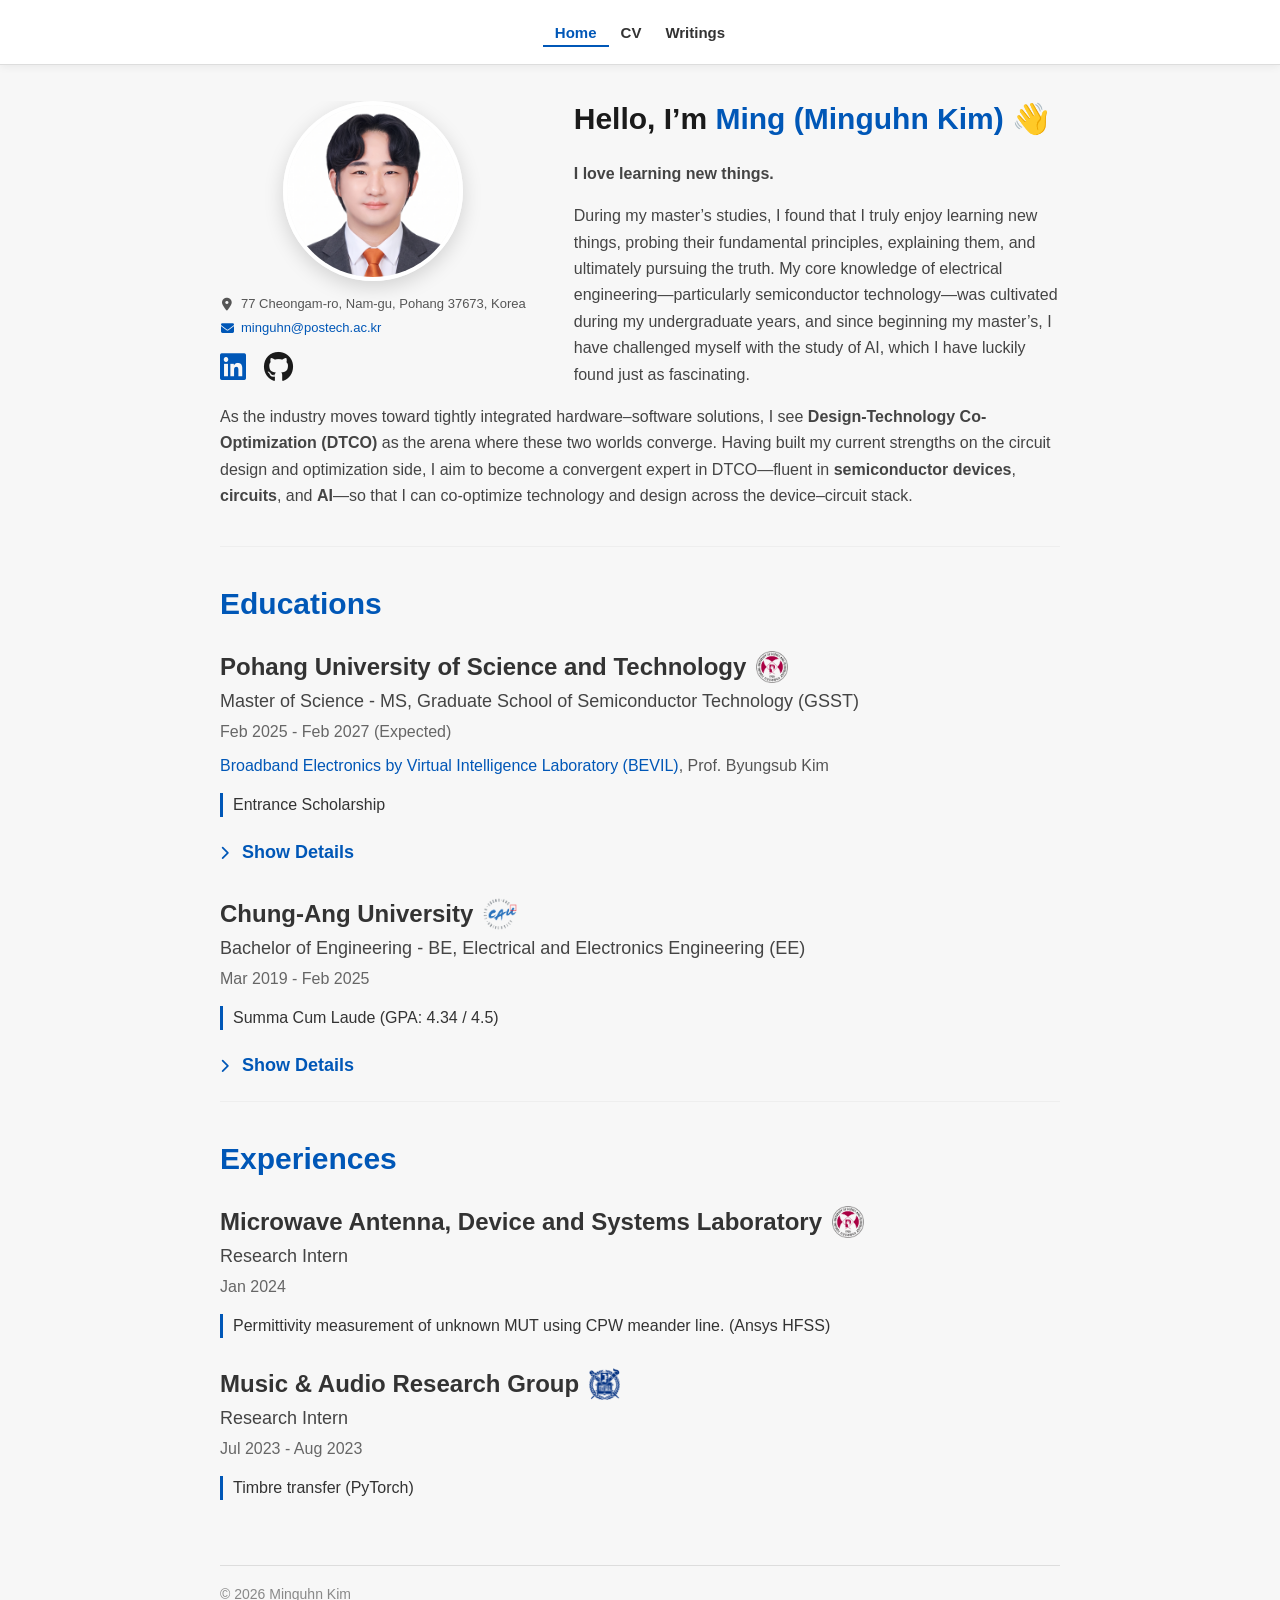
==== index.html @ 27158b81 "remove layout generator mentions from CIM project entries Co-Authored-By: Claude Fable 5 <noreply@an" ====
<!DOCTYPE html>
<html lang="en">
<head>
  <meta charset="UTF-8" />
  <meta name="viewport" content="width=device-width, initial-scale=1.0" />
  <title>Ming | Semiconductor & AI Researcher</title>
  <link rel="stylesheet" href="https://cdnjs.cloudflare.com/ajax/libs/font-awesome/6.5.2/css/all.min.css" />
  <style>
  /* --- Basic Reset and Global Styles --- */
  * {
    box-sizing: border-box;
  }
  
  html, body {
    margin: 0;
    padding: 0;
    font-family: Arial, sans-serif;
    background-color: #f7f7f7;
    scroll-behavior: smooth;
  }

  /* --- Top Navbar Layout --- */

  /* Navbar (Top) - Fixed */
  .sidebar {
    position: fixed;
    top: 0;
    left: 0;
    width: 100%;
    height: 65px;
    background-color: #ffffff;
    padding: 0 30px;
    border-bottom: 1px solid #ddd;
    box-shadow: 0 2px 8px rgba(0, 0, 0, 0.06);
    display: flex;
    flex-direction: row;
    align-items: center;
    justify-content: center;
    z-index: 100;
  }

  .sidebar-left {
    display: flex;
    align-items: center;
    gap: 12px;
  }

  .sidebar-right {
    display: flex;
    align-items: center;
    gap: 6px;
  }

  /* Main Content - Scrollable */
  .main-content {
    max-width: 920px;
    margin-left: auto;
    margin-right: auto;
    margin-top: 65px;
    padding: 36px 40px;
  }

  /* --- Sidebar Element Styling --- */

  .profile-image {
    width: 42px;
    height: 42px;
    border-radius: 50%;
    object-fit: cover;
    margin-bottom: 0;
    border: 2px solid #f0f0f0;
    box-shadow: 0 2px 4px rgba(0, 0, 0, 0.1);
  }

  .sidebar h2 {
    margin: 0;
    font-size: 18px;
    color: #333;
  }
  
  .sidebar .social-links {
    display: flex;
    align-items: center;
  }

  .sidebar .social-links a {
    color: #0057b7;
    font-size: 22px;
    margin: 0 4px;
    text-decoration: none;
    transition: color 0.3s ease;
  }

  .sidebar .social-links a:hover {
    color: #003366;
  }

  .sidebar .social-links .youtube-link {
    color: #FF0000;
  }

  .sidebar .social-links .youtube-link:hover {
    color: #c4302b;
  }

  .sidebar .social-links .github-link {
    color: #000000;
  }

  .sidebar .social-links .github-link:hover {
    color: #555555;
  }

  .sidebar nav {
    margin-top: 0;
    display: flex;
    flex-direction: row;
    align-items: center;
  }

  .sidebar nav a {
    color: #333;
    text-decoration: none;
    font-weight: bold;
    font-size: 15px;
    padding: 6px 12px;
    transition: color 0.3s ease;
  }

  .sidebar nav a:hover {
    color: #0057b7;
  }

  .sidebar nav a.active {
    color: #0057b7;
    border-bottom: 2px solid #0057b7;
    padding-bottom: 4px;
  }

  /* --- Tab View --- */
  .tab-view {
    display: none;
  }

  .tab-view.active {
    display: block;
  }

  .cv-btn {
    display: inline-block;
    margin-top: 0;
    margin-left: 8px;
    padding: 7px 15px;
    background-color: #0057b7;
    color: #ffffff;
    text-decoration: none;
    border-radius: 6px;
    font-size: 15px;
    font-weight: bold;
    transition: background-color 0.3s ease;
  }

  .cv-btn:hover {
    background-color: #003f8a;
  }

  /* --- Hero Layout (float-based, text wraps around profile) --- */
  .hero-layout {
    overflow: hidden; /* clearfix */
  }

  .hero-profile {
    float: left;
    margin-right: 48px;
    margin-bottom: 16px;
    display: flex;
    flex-direction: column;
    align-items: flex-start;
    gap: 14px;
  }

  .hero-profile .hero-profile-image {
    align-self: center;
  }

  .hero-profile-image {
    width: 180px;
    height: 180px;
    border-radius: 50%;
    object-fit: cover;
    border: 4px solid #ffffff;
    box-shadow: 0 6px 20px rgba(0, 0, 0, 0.15);
  }

  .hero-contact-info {
    display: flex;
    flex-direction: column;
    align-items: flex-start;
    gap: 6px;
  }

  .hero-contact-info .contact-address,
  .hero-contact-info .contact-email {
    display: flex;
    align-items: center;
    gap: 7px;
    font-size: 13px;
    line-height: 1.4;
  }

  .hero-contact-info .contact-address {
    color: #555;
    text-decoration: none;
  }

  .hero-contact-info .contact-email {
    color: #0057b7;
    text-decoration: none;
  }

  .hero-contact-info .contact-email:hover {
    text-decoration: underline;
  }

  .hero-contact-info .contact-icon {
    font-size: 13px;
    color: #555;
    width: 14px;
    text-align: center;
    flex-shrink: 0;
  }

  .hero-contact-info .contact-email .contact-icon {
    color: #0057b7;
  }

  .hero-social-links {
    display: flex;
    gap: 18px;
  }

  .hero-social-links a {
    color: #0057b7;
    font-size: 30px;
    text-decoration: none;
    transition: color 0.3s ease;
  }

  .hero-social-links a:hover {
    color: #003366;
  }

  .hero-social-links .github-link {
    color: #1a1a1a;
  }

  .hero-social-links .github-link:hover {
    color: #555555;
  }

  /* --- Main Content Element Styling --- */

  .main-content h1 {
    color: #0057b7;
    font-size: 30px;
  }

  .hero-title {
    color: #1a1a1a !important;
    text-align: left;
    margin-top: 0;
  }

  .hero-title .highlight {
    color: #0057b7;
    font-weight: bold;
  }

  .main-content p {
    font-size: 16px;
    line-height: 1.65;
    color: #444;
  }

  /* Default h2 style (will be overridden) */
  .main-content h2 {
    font-size: 24px;
    color: #333;
    border-bottom: 2px solid #ddd;
    padding-bottom: 8px;
    margin-top: 10px;
    margin-bottom: 22px;
  }

  .footer {
    margin-top: 40px;
    padding-top: 20px;
    border-top: 1px solid #ddd;
    font-size: 14px;
    color: #888;
  }
  
  .tech-icons i {
      font-size: 24px;
      margin-right: 10px;
      color: #0057b7;
  }
  
  /* === Education Section Styling === */
  .education-entry {
    margin-top: 30px; 
  }

  .education-entry h2 {
    font-size: 24px;
    color: #333;
    margin-top: 0;
    margin-bottom: 5px;
    border-bottom: none;
    padding-bottom: 0;
    display: flex;
    align-items: center;
    gap: 10px;
  }

  .education-entry h2 .school-logo {
    height: 32px;
    width: auto;
    object-fit: contain;
    flex-shrink: 0;
  }

  .education-details > p {
    margin: 0 0 5px 0; 
    font-size: 16px;
    line-height: 1.5;
  }

  .education-details .degree-info {
    font-size: 18px;
    color: #444;
  }

  .education-details .dates {
    font-size: 16px;
    color: #666;
    margin-bottom: 10px;
  }

  .education-details .lab-info {
    font-size: 16px;
    color: #555;
    margin-bottom: 5px;
  }

  .education-details .lab-info a {
    color: #0057b7;
    text-decoration: none;
  }

  .education-details .lab-info a:hover {
    text-decoration: underline;
  }

  .education-details .honors {
    font-size: 16px;
    color: #333;
    margin-top: 15px;
    padding-left: 10px;
    border-left: 3px solid #0057b7;
  }
  
  /* === NEW: experiences Section Styling === */
  .experiences-entry {
    margin-top: 30px; 
  }
  
  .experiences-entry h2 {
    font-size: 24px;
    color: #333;
    margin-top: 0;
    margin-bottom: 5px;
    border-bottom: none;
    padding-bottom: 0;
    display: flex;
    align-items: center;
    gap: 10px;
  }

  .experiences-entry h2 .school-logo {
    height: 32px;
    width: auto;
    object-fit: contain;
    flex-shrink: 0;
  }
  
  .experiences-details {
    flex: 1;
  }
  
  .experiences-details > p {
    margin: 0 0 5px 0;
    font-size: 16px;
    line-height: 1.5;
  }
  
  .experiences-details .role-title {
    font-size: 18px;
    color: #444;
  }
  
  .experiences-details .dates {
    font-size: 16px;
    color: #666;
    margin-bottom: 10px;
  }
  
  .experiences-details .description {
    font-size: 16px;
    color: #333;
    margin-top: 15px;
    padding-left: 10px;
    border-left: 3px solid #0057b7; 
  }
  /* === NEW: experiences Section Styling END === */

  /* --- Responsive Design for Mobile --- */
  @media (max-width: 768px) {
    .sidebar {
      position: static;
      width: 100%;
      height: auto;
      padding: 10px 15px;
      flex-wrap: wrap;
      gap: 8px;
    }

    .sidebar-right {
      flex-wrap: wrap;
      gap: 4px;
    }

    .main-content {
      margin-top: 0;
      padding: 20px;
    }

    .presentation-category {
      text-align: left;
    }

    .hero-profile {
      float: none;
      margin-right: 0;
      align-items: center;
      width: 100%;
    }

    .hero-title {
      text-align: center;
    }
  }

  .main-content section {
    margin-bottom: 40px;
    padding-bottom: 20px;
    border-bottom: 1px solid #eee;
  }

  .main-content section:last-of-type {
      border-bottom: none;
  }

  /* --- Presentation List Styling (for nested lists) --- */
  .presentation-category {
    margin-top: 25px; 
  }
  
  .presentation-category h3 {
    font-size: 22px;
    color: #1E90FF; /* DodgerBlue */
    border-bottom: 2px solid #eee;
    padding-bottom: 5px;
    margin-bottom: 15px;
  }

  .paper-list {
    list-style-type: none;
    padding-left: 0;
  }

  .paper-entry {
    margin-bottom: 25px;
  }

  .paper-title {
    font-size: 18px;
    margin-bottom: 5px;
    color: #333;
  }

  .paper-title.major-subject {
  color: #E67E22; /* This uses your site's main theme color */
  font-weight: 600; /* Makes it slightly bolder */
  }

  .course-legend {
    font-size: 14px;
    font-style: italic;
    color: #555;
    margin-top: 0; /* Pulls it up closer to the 'Courses' heading */
    margin-bottom: 15px;
  }

  .paper-entry .paper-citation, 
  .paper-entry .paper-location {
    margin-top: 0;
    margin-bottom: 5px;
    font-size: 14px;
    color: #555;
  }

  /* --- Toggle Link Style --- */
  .toggle-link {
    font-size: 18px;
    font-weight: bold;
    color: #0057b7;
    cursor: pointer;
    text-decoration: none;
    display: inline-block;
    padding: 5px 0;
    transition: color 0.3s ease;
  }
  
  .education-details > .toggle-link {
    margin-top: 15px;
  }
  
  .presentation-category .toggle-link {
      margin-top: 10px; 
  }

  .toggle-link:hover {
    color: #003366;
  }

  .toggle-arrow {
    font-size: 14px;
    margin-right: 8px;
    transition: transform 0.3s ease-out;
  }

  .toggle-arrow.open {
    transform: rotate(90deg);
  }

  /* --- Collapsible Content Styling --- */
  .collapsible-content {
    max-height: 0;
    overflow: hidden;
    margin-top: 0;
  }

  .collapsible-content.show.scroll-box {
    max-height: 400px;
    overflow-y: auto;
    margin-top: 20px;
    border: 1px solid #eee;
    padding: 10px;
  }

  .collapsible-content.show {
    max-height: none;
    margin-top: 20px;
  }
  
  /* --- Project Figure Thumbnails --- */
  .project-figures {
    margin-top: 15px;
    display: flex;
    gap: 10px;
    flex-wrap: wrap;
  }

  .figure-thumb {
    width: 100px;
    height: 100px;
    object-fit: cover;
    border: 2px solid #ddd;
    border-radius: 5px;
    cursor: pointer;
    transition: all 0.3s ease;
  }

  .figure-thumb:hover {
    border-color: #0057b7;
    transform: scale(1.05);
  }

  /* --- Modal Lightbox Styles --- */
  .modal {
    display: none; 
    position: fixed;
    z-index: 1000;
    left: 0;
    top: 0;
    width: 100%;
    height: 100%;
    overflow: auto;
    background-color: rgba(0, 0, 0, 0.85);
    padding-top: 60px;
  }

  .modal-content {
    margin: auto;
    display: block;
    width: 80%;
    max-width: 900px;
  }
  
  .modal-caption {
    margin: 10px auto 0;
    display: block;
    width: 80%;
    max-width: 900px;
    text-align: center;
    color: #ccc;
    padding: 10px 0;
    font-size: 16px;
  }

  .modal-close {
    position: absolute;
    top: 15px;
    right: 35px;
    color: #f1f1f1;
    font-size: 40px;
    font-weight: bold;
    transition: 0.3s;
    cursor: pointer;
  }

  .modal-close:hover,
  .modal-close:focus {
    color: #bbb;
    text-decoration: none;
  }
  
  /* Simple animation for modal open */
  .modal-content, .modal-caption {
    animation-name: zoom;
    animation-duration: 0.3s;
  }

  @keyframes zoom {
    from {transform: scale(0)}
    to {transform: scale(1)}
  }

  /* --- CV Side Navigation --- */
  /* Position the nav to the LEFT of the centered main-content (max-width: 920px),
     keeping a fixed 35px gap from content regardless of viewport width. */
  .cv-side-nav {
    position: fixed;
    right: calc(50% + 495px);
    top: 90px;
    width: 175px;
    background-color: #ffffff;
    border: 1px solid #e5e5e5;
    border-radius: 8px;
    padding: 14px 10px;
    box-shadow: 0 2px 8px rgba(0, 0, 0, 0.04);
    display: flex;
    flex-direction: column;
    gap: 3px;
    z-index: 50;
  }

  .cv-side-nav .cv-side-label {
    font-size: 10px;
    font-weight: bold;
    text-transform: uppercase;
    letter-spacing: 1px;
    color: #999;
    padding: 2px 8px 6px 8px;
    border-bottom: 1px solid #eee;
    margin-bottom: 4px;
  }

  .cv-side-nav .cv-side-link {
    display: block;
    padding: 7px 9px;
    color: #555;
    text-decoration: none;
    font-size: 12px;
    border-radius: 6px;
    border-left: 3px solid transparent;
    transition: all 0.2s ease;
    line-height: 1.3;
  }

  .cv-side-nav .cv-side-link:hover {
    background-color: #f0f4fa;
    color: #0057b7;
  }

  .cv-side-nav .cv-side-link.active {
    background-color: #f0f4fa;
    color: #0057b7;
    border-left-color: #0057b7;
    font-weight: bold;
  }

  /* Hide on screens too narrow to fit the nav with a comfortable gap.
     With content max-width 920 + 2*(nav 175 + gap 35) = 1340 minimum. */
  @media (max-width: 1340px) {
    .cv-side-nav { display: none; }
  }

  /* --- CV Section Styles --- */
  .cv-block {
    scroll-margin-top: 80px;
  }

  .cv-download-bar {
    display: flex;
    align-items: center;
    justify-content: flex-start;
    gap: 20px;
    margin-bottom: 30px;
  }

  .cv-block {
    margin-bottom: 36px;
  }

  .cv-section-title {
    font-size: 18px;
    font-weight: bold;
    color: #0057b7;
    border-bottom: 2px solid #0057b7;
    padding-bottom: 6px;
    margin-bottom: 14px;
    margin-top: 0;
  }

  .cv-entry {
    margin-bottom: 18px;
    padding-left: 14px;
    border-left: 3px solid #e0e8f5;
  }

  .cv-entry-header {
    display: flex;
    justify-content: space-between;
    align-items: baseline;
    flex-wrap: wrap;
    gap: 6px;
    margin-bottom: 3px;
  }

  .cv-institution {
    font-size: 15px;
    font-weight: bold;
    color: #1a1a1a;
  }

  .cv-dates {
    font-size: 12px;
    color: #888;
    white-space: nowrap;
  }

  .cv-degree {
    font-size: 14px;
    color: #333;
    margin: 3px 0;
    font-style: italic;
  }

  .cv-detail {
    font-size: 13px;
    color: #555;
    margin: 2px 0;
    line-height: 1.55;
  }

  .cv-skills-grid {
    display: grid;
    grid-template-columns: repeat(auto-fill, minmax(220px, 1fr));
    gap: 10px;
  }

  .cv-skill-item {
    background-color: #f0f5ff;
    border-radius: 6px;
    padding: 10px 14px;
  }

  .cv-skill-item strong {
    display: block;
    font-size: 12px;
    color: #0057b7;
    margin-bottom: 4px;
    text-transform: uppercase;
    letter-spacing: 0.5px;
  }

  .cv-skill-item span {
    font-size: 13px;
    color: #333;
  }

  .cv-bullet-list {
    margin: 4px 0 0 0;
    padding-left: 18px;
  }

  .cv-bullet-list li.cv-detail {
    font-size: 16px;
    margin: 3px 0;
  }

  </style>
</head>
<body>
  <aside class="sidebar">
      <nav id="sidebar-nav">
        <a href="#" class="sidebar-link active" data-tab="home">Home</a>
        <a href="#" class="sidebar-link" data-tab="cv">CV</a>
        <a href="./writings.html" class="sidebar-link">Writings</a>
      </nav>
  </aside>

  <main class="main-content">

    <div id="view-home" class="tab-view active">
    <section id="home">
      <div class="hero-layout">
        <div class="hero-profile">
          <img src="./images/Profile_Image_orange_400.png" alt="Minguhn Kim Profile Picture" class="hero-profile-image">
          <div class="hero-contact-info">
            <span class="contact-address">
              <i class="fa-solid fa-location-dot contact-icon"></i>
              77 Cheongam-ro, Nam-gu, Pohang 37673, Korea
            </span>
            <a href="mailto:minguhn@postech.ac.kr" class="contact-email">
              <i class="fa-solid fa-envelope contact-icon"></i>
              minguhn@postech.ac.kr
            </a>
          </div>
          <div class="hero-social-links">
            <a href="https://www.linkedin.com/in/minguhn-kim-8a8775288/" target="_blank" rel="noopener noreferrer" title="My LinkedIn Profile">
              <i class="fa-brands fa-linkedin"></i>
            </a>
            <a href="https://github.com/mingmaru" class="github-link" target="_blank" rel="noopener noreferrer" title="My GitHub Profile">
              <i class="fa-brands fa-github"></i>
            </a>
          </div>
        </div>
        <div class="hero-right">
          <h1 class="hero-title">Hello, I’m <span class="highlight">Ming (Minguhn Kim)</span> 👋</h1>
          <p>
            <strong>I love learning new things.</strong>
          </p>
          <p>
            During my master’s studies, I found that I truly enjoy learning new things, probing their fundamental principles, explaining them, and ultimately pursuing the truth. My core knowledge of electrical engineering—particularly semiconductor technology—was cultivated during my undergraduate years, and since beginning my master’s, I have challenged myself with the study of AI, which I have luckily found just as fascinating.
          </p>
          <p>
            As the industry moves toward tightly integrated hardware–software solutions, I see <strong>Design-Technology Co-Optimization (DTCO)</strong> as the arena where these two worlds converge. Having built my current strengths on the circuit design and optimization side, I aim to become a convergent expert in DTCO—fluent in <strong>semiconductor devices</strong>, <strong>circuits</strong>, and <strong>AI</strong>—so that I can co-optimize technology and design across the device–circuit stack.
          </p>
        </div>
      </div>
    </section>

    <section id="education">
      <h1>Educations</h1>
      
      <div class="education-entry">
        <div class="education-details">
          <h2>Pohang University of Science and Technology<img src="images/POSTECH_logo.png" alt="POSTECH" class="school-logo"></h2>
          <p class="degree-info">Master of Science - MS, Graduate School of Semiconductor Technology (GSST)</p>
          <p class="dates">Feb 2025 - Feb 2027 (Expected)</p>
          <p class="lab-info"><a href="https://bevillab.postech.ac.kr/index.php" target="_blank" rel="noopener noreferrer">Broadband Electronics by Virtual Intelligence Laboratory (BEVIL)</a>, Prof. Byungsub Kim</p>
          <p class="honors">Entrance Scholarship</p>

          <a class="toggle-link" id="postech-toggle-btn">
            <i class="fa-solid fa-chevron-right toggle-arrow"></i>
            <span>Show Details</span>
          </a>
          <div class="collapsible-content" id="postech-details">

          <div class="presentation-category">
            <h3>Research Topic</h3>
            <ul class="paper-list">
              <li class="paper-entry">
                <h4 class="paper-title">Analog Circuit Design & AI-driven Analog Circuit Design Automation</h4>
              </li>
            </ul>
          </div>

          <div class="presentation-category">
            <h3>Projects</h3>
            <ul class="paper-list">
              <li class="paper-entry">
                <h4 class="paper-title">RRAM-based Compute-In-Memory (CIM) Macro Layout Design</h4>
                <p class="paper-location">RRAM emulation cell &amp; driver layout design (Aug 2026 &ndash; Present)</p>
              </li>
              <li class="paper-entry">
                <h4 class="paper-title">CNN-based Layout Recognition for Generator Parameter Extraction</h4>
                <p class="paper-location">Onboarding study of a residual CNN framework and its training codebase (Jul 2026 &ndash; Aug 2026)</p>
              </li>
              <li class="paper-entry">
                <h4 class="paper-title">Samsung S.LSI CMOS Image Sensor (CIS) Layout Optimization</h4>
                <p class="paper-location">GitHub-based collaboration environment and automated RL training pipeline setup (May 2026 &ndash; Jul 2026)</p>
              </li>
              <li class="paper-entry">
                <h4 class="paper-title">Design Automation of Display Source Driver Circuits</h4>
                <p class="paper-location">Samsung Electronics, S.LSI AI Cluster Industry-Academia Collaborative Project (2025 &ndash; 2026)</p>
              </li>
              <li class="paper-entry">
                <h4 class="paper-title">CTLE Optimization via Reinforcement Learning</h4>
                <p class="paper-location">Actor-Critic-based automation of CTLE parameter tuning (2025)</p>
              </li>
            </ul>
          </div>

          <div class="presentation-category">
            <h3>Courses</h3>
            <a class="toggle-link" id="postech-course-toggle-btn">
              <i class="fa-solid fa-chevron-right toggle-arrow"></i>
              <span>Show Attended Courses</span>
            </a>

            <div class="collapsible-content scroll-box" id="postech-course-list">

              <div class="presentation-category">
                <h3>2025 - 1st Semester</h3>
                <ul class="paper-list">
                  <li class="paper-entry"><h4 class="paper-title">Artificial Intelligence</h4></li>
                  <li class="paper-entry"><h4 class="paper-title">Advanced Electronic Circuits</h4></li>
                  <li class="paper-entry"><h4 class="paper-title">Semiconductor Industry Tech. Seminar</h4></li>
                </ul>
              </div>

              <div class="presentation-category">
                <h3>2025 - 2nd Semester</h3>
                <ul class="paper-list">
                  <li class="paper-entry"><h4 class="paper-title">Deep Learning</h4></li>
                  <li class="paper-entry"><h4 class="paper-title">High-Speed Semiconductor I/O Circuits</h4></li>
                  <li class="paper-entry"><h4 class="paper-title">Circuit Analysis Algorithms & Software</h4></li>
                </ul>
              </div>

              <div class="presentation-category">
                <h3>2026 - 1st Semester</h3>
                <ul class="paper-list">
                  <li class="paper-entry"><h4 class="paper-title">Efficient Machine Learning Systems</h4></li>
                </ul>
              </div>

            </div>
          </div>

          </div><!-- end postech-details -->

          <!-- <div class="presentation-category">
            <h3>Lab Seminar</h3>
            <ul class="paper-list">
              <li class="paper-entry">
                <h4 class="paper-title">ML-Based Fast and Accurate Performance Modeling and Prediction for High-Speed Memory Interfaces across Different Technologies</h4>
                <p class="paper-citation"><em>Taehoon Kim et al., in DATE, 2025</em></p>
                <p class="paper-location">LG Cooperative Electronics Engineering Building, Pohang, July 14, 2025</p>
              </li>
            </ul>
          </div> --><div class="education-entry">
        
        <div class="education-details">
          <h2>Chung-Ang University<img src="images/CAU_logo.png" alt="CAU" class="school-logo"></h2>
          <p class="degree-info">Bachelor of Engineering - BE, Electrical and Electronics Engineering (EE)</p>
          <p class="dates">Mar 2019 - Feb 2025</p>
          <p class="honors">Summa Cum Laude (GPA: 4.34 / 4.5)</p>
          
          <a class="toggle-link" id="cau-toggle-btn">
            <i class="fa-solid fa-chevron-right toggle-arrow"></i>
            <span>Show Details</span>
          </a>
          <div class="collapsible-content" id="cau-details">

            <div class="presentation-category">
              <h3>Courses</h3>
              <a class="toggle-link" id="course-toggle-btn">
                <i class="fa-solid fa-chevron-right toggle-arrow"></i>
                <span>Show Attended Courses</span>
              </a>
              
              <div class="collapsible-content scroll-box" id="course-list">
                <p class="course-legend">Major subjects are highlighted in <span style="color:#E67E22; font-weight:600;">orange</span>.</p>

                <div class="presentation-category">
                  <h3>2019 - 1st Semester</h3>
                  <ul class="paper-list">
                    <li class="paper-entry"><h4 class="paper-title">The World of Music and Appreciation</h4></li>
                    <li class="paper-entry"><h4 class="paper-title">Computational Thinking and Problem Solving</h4></li>
                    <li class="paper-entry"><h4 class="paper-title">Accounting in the Age of Entrepreneurship</h4></li>
                    <li class="paper-entry"><h4 class="paper-title">Creativity and Communication</h4></li>
                    <li class="paper-entry"><h4 class="paper-title">ENGLISH WRITING (1)</h4></li>
                    <li class="paper-entry"><h4 class="paper-title">General Mathematics</h4></li>
                    <li class="paper-entry"><h4 class="paper-title">Chemistry</h4></li>
                  </ul>
                </div>
                <div class="presentation-category">
                  <h3>2019 - 2nd Semester</h3>
                  <ul class="paper-list">
                    <li class="paper-entry"><h4 class="paper-title">COMMUNICATION IN ENGLISH</h4></li>
                    <li class="paper-entry"><h4 class="paper-title">The Science of Sex</h4></li>
                    <li class="paper-entry"><h4 class="paper-title">Korean Writing</h4></li>
                    <li class="paper-entry"><h4 class="paper-title">Philosophy of Happiness</h4></li>
                    <li class="paper-entry"><h4 class="paper-title">What is History?</h4></li>
                    <li class="paper-entry"><h4 class="paper-title">Human Behavior and Psychology</h4></li>
                    <li class="paper-entry"><h4 class="paper-title">Korean History</h4></li>
                    <li class="paper-entry"><h4 class="paper-title">Organic Chemistry</h4></li>
                  </ul>
                </div>
                <div class="presentation-category">
                  <h3>2019 - Winter Semester</h3>
                  <ul class="paper-list">
                    <li class="paper-entry"><h4 class="paper-title major-subject">General Physics Experiment (1)</h4></li>
                  </ul>
                </div>
                <div class="presentation-category">
                  <h3>2021 - Winter Semester</h3>
                  <ul class="paper-list">
                    <li class="paper-entry"><h4 class="paper-title major-subject">Calculus (2)</h4></li>
                  </ul>
                </div>
                <div class="presentation-category">
                  <h3>2022 - 1st Semester</h3>
                  <ul class="paper-list">
                    <li class="paper-entry"><h4 class="paper-title major-subject">Basic Computer Programming</h4></li>
                    <li class="paper-entry"><h4 class="paper-title major-subject">Linear Algebra</h4></li>
                    <li class="paper-entry"><h4 class="paper-title major-subject">General Physics (1)</h4></li>
                    <li class="paper-entry"><h4 class="paper-title major-subject">General Physics Experiment (1)</h4></li>
                    <li class="paper-entry"><h4 class="paper-title major-subject">Circuit Theory</h4></li>
                    <li class="paper-entry"><h4 class="paper-title major-subject">Electrical Mathematics</h4></li>
                    <li class="paper-entry"><h4 class="paper-title major-subject">Random Variables</h4></li>
                    <li class="paper-entry"><h4 class="paper-title major-subject">Introduction to Creative ICT Engineering Design</h4></li>
                  </ul>
                </div>
                <div class="presentation-category">
                  <h3>2022 - 2nd Semester</h3>
                  <ul class="paper-list">
                    <li class="paper-entry"><h4 class="paper-title">Life Science in Daily Life</h4></li>
                    <li class="paper-entry"><h4 class="paper-title major-subject">Logic Circuits</h4></li>
                    <li class="paper-entry"><h4 class="paper-title major-subject">General Physics (2)</h4></li>
                    <li class="paper-entry"><h4 class="paper-title major-subject">General Physics Experiment (2)</h4></li>
                    <li class="paper-entry"><h4 class="paper-title major-subject">Basic Electronic Circuits</h4></li>
                    <li class="paper-entry"><h4 class="paper-title major-subject">Circuits and Systems</h4></li>
                    <li class="paper-entry"><h4 class="paper-title major-subject">Object-Oriented Programming</h4></li>
                    <li class="paper-entry"><h4 class="paper-title major-subject">Electric Circuit Design Experiment</h4></li>
                  </ul>
                </div>
                <div class="presentation-category">
                  <h3>2022 - Winter Semester</h3>
                  <ul class="paper-list">
                    <li class="paper-entry"><h4 class="paper-title">ACT</h4></li>
                  </ul>
                </div>
                <div class="presentation-category">
                  <h3>2023 - 1st Semester</h3>
                  <ul class="paper-list">
                    <li class="paper-entry"><h4 class="paper-title">Design Thinking for Problem Solving in the AI Era</h4></li>
                    <li class="paper-entry"><h4 class="paper-title major-subject">Electromagnetics</h4></li>
                    <li class="paper-entry"><h4 class="paper-title major-subject">Physical Electronics</h4></li>
                    <li class="paper-entry"><h4 class="paper-title major-subject">Electronic Circuits</h4></li>
                    <li class="paper-entry"><h4 class="paper-title major-subject">Signals and Systems</h4></li>
                    <li class="paper-entry"><h4 class="paper-title major-subject">Microcomputer Systems</h4></li>
                    <li class="paper-entry"><h4 class="paper-title major-subject">Electronic Circuit Design Experiment</h4></li>
                  </ul>
                </div>
                <div class="presentation-category">
                  <h3>2023 - 2nd Semester</h3>
                  <ul class="paper-list">
                    <li class="paper-entry"><h4 class="paper-title major-subject">Automatic Control</h4></li>
                    <li class="paper-entry"><h4 class="paper-title major-subject">Analog and Digital Circuit Design Experiment</h4></li>
                    <li class="paper-entry"><h4 class="paper-title major-subject">Electromagnetic Fields</h4></li>
                    <li class="paper-entry"><h4 class="paper-title major-subject">Semiconductor Engineering</h4></li>
                    <li class="paper-entry"><h4 class="paper-title major-subject">ASIC Design</h4></li>
                    <li class="paper-entry"><h4 class="paper-title major-subject">Communication Engineering</h4></li>
                    <li class="paper-entry"><h4 class="paper-title major-subject">Operating Systems</h4></li>
                  </ul>
                </div>
                <div class="presentation-category">
                  <h3>2023 - Winter Semester</h3>
                  <ul class="paper-list">
                    <li class="paper-entry"><h4 class="paper-title">Undergraduate Research Intern A (@ POSTECH MADs)</h4></li>
                  </ul>
                </div>
                <div class="presentation-category">
                  <h3>2024 - 1st Semester</h3>
                  <ul class="paper-list">
                    <li class="paper-entry"><h4 class="paper-title major-subject">Circuit Design for Wearable Devices</h4></li>
                    <li class="paper-entry"><h4 class="paper-title major-subject">Microprocessor Application Circuit Design Experiment</h4></li>
                    <li class="paper-entry"><h4 class="paper-title major-subject">Memory & SoC Design</h4></li>
                    <li class="paper-entry"><h4 class="paper-title major-subject">Semiconductor Device Principles and Applications</h4></li>
                    <li class="paper-entry"><h4 class="paper-title major-subject">Power Electronics</h4></li>
                  </ul>
                </div>
                <div class="presentation-category">
                  <h3>2024 - 2nd Semester</h3>
                  <ul class="paper-list">
                    <li class="paper-entry"><h4 class="paper-title">Well-Being Science in Hazardous Society</h4></li>
                    <li class="paper-entry"><h4 class="paper-title major-subject">Capstone Design</h4></li>
                  </ul>
                </div>

              </div> </div> <div class="presentation-category">
              <h3>Awards</h3>
              <ul class="paper-list">
                <li class="paper-entry">
                  <h4 class="paper-title">Dean's Award (College of ICT Engineering)</h4>
                  <p class="paper-location">Chung-Ang University, 2024 CAU Engineering Academic Festival, Dec 2024</p>
                  
                  <p class="paper-citation">Our team, "Circuit Emperor," designed and presented an Automatic Gain Control (AGC) amplifier. Below are some key figures from the project.</p>
                  
                  <div class="project-figures">
                    <img src="./images/agc_poster.png" 
                         alt="AGC Poster" 
                         class="figure-thumb"
                         data-img-large="./images/agc_poster_large.png" 
                         data-caption="Figure 1: The Poster of AGC Amplifier.">

                    <img src="./images/agc_block_diagram_thumb.png"
                         alt="AGC Block Diagram" 
                         class="figure-thumb" 
                         data-img-large="./images/agc_block_diagram_large.png" 
                         data-caption="Figure 2: High-level block diagram of the AGC.">
                         
                    <!-- <img src="agc_simulation_thumb.jpg" 
                         alt="AGC Simulation Results" 
                         class="figure-thumb" 
                         data-img-large="agc_simulation_large.jpg" 
                         data-caption="Figure 3: Transient simulation results showing gain adjustment."> -->
                  </div>
                  
                </li>
              </ul>
            </div> <div class="presentation-category">
              <!-- <h3>Experiences</h3>
              <ul class="paper-list">
                <li class="paper-entry">
                  <h4 class="paper-title">Clubs</h4>
                  <p class="paper-location">Band, Running, Crossfit, Christianity, Academic.</p>
                  <h4 class="paper-title">Book Festival</h4>
                  <p class="paper-location">Stolen Focus, EBS Capitalism, The Merry Recluse.</p>
                  <h4 class="paper-title">Challenges</h4> 
                  <p class="paper-location">CAU-Doosan Infrastructure Cooperation Center Capstone Design (CDIC)</p>
                </li>
              </ul> -->
    </section>
      
    <section id="experiences">
      <h1>Experiences</h1>
           
      <div class="experiences-entry">
        <div class="experiences-details">
          <h2>Microwave Antenna, Device and Systems Laboratory<img src="images/POSTECH_logo.png" alt="POSTECH" class="school-logo"></h2>
          <p class="role-title">Research Intern</p>
          <p class="dates">Jan 2024</p>
          <p class="description">
            Permittivity measurement of unknown MUT using CPW meander line. (Ansys HFSS)
          </p>
        </div>
      </div>

      <div class="experiences-entry">
        <div class="experiences-details">
          <h2>Music & Audio Research Group<img src="images/SNU_logo.png" alt="SNU" class="school-logo"></h2>
          <p class="role-title">Research Intern</p>
          <p class="dates">Jul 2023 - Aug 2023</p>
          <p class="description">
            Timbre transfer (PyTorch)
          </p>
        </div>
      </div>

      <!-- <div class="experiences-entry">
        <div class="experiences-details">
          <h2>702nd Special Assault Regiment, 3rd Battalion</h2>
          <p class="role-title">Sergeant, Cook</p>
          <p class="dates">Apr 2020 - Oct 2021</p>
          <p class="description">
          </p>
        </div> -->
      </div>

    </section>
    </div><!-- end view-home -->

    <div id="view-cv" class="tab-view">

      <aside class="cv-side-nav" id="cv-side-nav">
        <span class="cv-side-label">CV Sections</span>
        <a href="#cv-education" class="cv-side-link">Education</a>
        <a href="#cv-projects" class="cv-side-link">Key Research &amp; Projects</a>
        <a href="#cv-skills" class="cv-side-link">Technical Skills</a>
        <a href="#cv-awards" class="cv-side-link">Awards &amp; Languages</a>
        <a href="#cv-extracurricular" class="cv-side-link">Extracurricular Activities</a>
      </aside>

    <section id="cv">
      <div class="cv-download-bar">
        <h1 style="margin: 0;">Curriculum Vitae</h1>
        <a href="./CV.pdf" target="_blank" class="cv-btn">
          <i class="fa-solid fa-file-arrow-down"></i> Download PDF
        </a>
      </div>

      <!-- Education -->
      <div class="cv-block" id="cv-education">
        <h2 class="cv-section-title">Education</h2>

        <div class="cv-entry">
          <div class="cv-entry-header">
            <span class="cv-institution">POSTECH (Pohang University of Science and Technology)</span>
            <span class="cv-dates">Feb. 2025 &ndash; Feb. 2027 (Expected)</span>
          </div>
          <p class="cv-degree">M.S. in Graduate School of Semiconductor Technology &mdash; Pohang, South Korea</p>
          <p class="cv-detail"><strong>Laboratory:</strong> <a href="https://bevillab.postech.ac.kr/index.php" target="_blank" rel="noopener noreferrer">BEVIL</a> (Broadband Electronics by Virtual Intelligence Lab)</p>
          <p class="cv-detail"><strong>Advisor:</strong> Prof. Byungsub Kim</p>
          <ul class="cv-bullet-list">
            <li class="cv-detail"><strong>Scholarship:</strong> Recipient of the Graduate School Entrance Scholarship.</li>
            <li class="cv-detail"><strong>Core Research:</strong> AI-driven EDA: Automated Analog Layout Generation and RL-based Circuit Optimization.</li>
            <li class="cv-detail"><strong>Current Focus:</strong> Layout design of an RRAM-based compute-in-memory (CIM) macro.</li>
          </ul>
        </div>

        <div class="cv-entry">
          <div class="cv-entry-header">
            <span class="cv-institution">Chung-Ang University (CAU)</span>
            <span class="cv-dates">Mar. 2019 &ndash; Feb. 2025</span>
          </div>
          <p class="cv-degree">B.S. in Electrical and Electronic Engineering &mdash; Seoul, South Korea</p>
          <ul class="cv-bullet-list">
            <li class="cv-detail"><strong>GPA:</strong> 4.34 / 4.50 <strong>(Summa Cum Laude)</strong></li>
            <li class="cv-detail"><strong>Military Service:</strong> Sergeant, ROK Army 702nd Special Commando Battalion. (2-years leave of absence)</li>
          </ul>
        </div>
      </div>

      <!-- Key Research & Projects -->
      <div class="cv-block" id="cv-projects">
        <h2 class="cv-section-title">Key Research &amp; Projects</h2>

        <div class="cv-entry">
          <div class="cv-entry-header">
            <span class="cv-institution">RRAM-based Compute-In-Memory (CIM) Macro Layout Design</span>
            <span class="cv-dates">Aug 2026 &ndash; Present</span>
          </div>
          <p class="cv-degree">Research Contributor</p>
          <ul class="cv-bullet-list">
            <li class="cv-detail">Completed the custom layout of an SRAM-based RRAM emulation cell for the CIM array.</li>
            <li class="cv-detail">Designing the layouts of the RRAM driver circuits (BL, WL, and SL drivers).</li>
            <li class="cv-detail">Planning integration with a current-mirror readout stage (replacing a TIA) to deliver voltages to the ADC, fine-tuning layouts through post-layout simulation.</li>
          </ul>
        </div>

        <div class="cv-entry">
          <div class="cv-entry-header">
            <span class="cv-institution">CNN-based Layout Recognition for Generator Parameter Extraction</span>
            <span class="cv-dates">Jul 2026 &ndash; Aug 2026</span>
          </div>
          <p class="cv-degree">Onboarding Study &mdash; Framework &amp; Training Codebase</p>
          <ul class="cv-bullet-list">
            <li class="cv-detail">Studied a residual CNN framework that classifies cell types and regresses design parameters directly from layout data.</li>
            <li class="cv-detail">Analyzed the model architecture and training code, including the use of standard and difference datasets for parameter estimation.</li>
          </ul>
        </div>

        <div class="cv-entry">
          <div class="cv-entry-header">
            <span class="cv-institution">Samsung S.LSI CMOS Image Sensor (CIS) Layout Optimization</span>
            <span class="cv-dates">May 2026 &ndash; Jul 2026</span>
          </div>
          <p class="cv-degree">Project Collaborator &mdash; RL-based Layout Optimization</p>
          <ul class="cv-bullet-list">
            <li class="cv-detail">Established a GitHub-based collaboration environment to support the research team's multi-contributor workflow.</li>
            <li class="cv-detail">Configured an automated training pipeline on the lab server to enable reinforcement learning (RL)-based layout optimization.</li>
          </ul>
        </div>

        <div class="cv-entry">
          <div class="cv-entry-header">
            <span class="cv-institution">Samsung AI Cluster Project</span>
            <span class="cv-dates">2025 &ndash; 2026</span>
          </div>
          <p class="cv-degree">Lead Developer &mdash; DDI Layout Automation</p>
          <ul class="cv-bullet-list">
            <li class="cv-detail">Engineered a GUI-based routing automation tool for Display Driver IC (DDI) layout, streamlining industrial design workflows.</li>
            <li class="cv-detail">Utilized AI-native development environments (Claude Code) to accelerate software architecture design and algorithm prototyping.</li>
            <li class="cv-detail">Implemented A* search algorithms to achieve robust automation in analog circuit design.</li>
          </ul>
        </div>

        <div class="cv-entry">
          <div class="cv-entry-header">
            <span class="cv-institution">CTLE Optimization via Reinforcement Learning</span>
            <span class="cv-dates">2025</span>
          </div>
          <p class="cv-degree">Research Contributor</p>
          <ul class="cv-bullet-list">
            <li class="cv-detail">Contributed to a Python-based framework designed to automate Continuous-Time Linear Equalizer (CTLE) parameter tuning.</li>
            <li class="cv-detail">Applied Actor-Critic algorithms to bridge the gap between complex analog behaviors and automated design flows.</li>
          </ul>
        </div>
      </div>

      <!-- Technical Skills -->
      <div class="cv-block" id="cv-skills">
        <h2 class="cv-section-title">Technical Skills</h2>
        <div class="cv-skills-grid">
          <div class="cv-skill-item">
            <strong>AI &amp; Programming</strong>
            <span>Python (PyTorch, NumPy, Pandas), Claude Code, C/C++, Git</span>
          </div>
          <div class="cv-skill-item">
            <strong>Design Tools</strong>
            <span>Cadence Virtuoso (Custom IC Design/Layout)</span>
          </div>
        </div>
      </div>

      <!-- Awards & Languages -->
      <div class="cv-block" id="cv-awards">
        <h2 class="cv-section-title">Awards &amp; Languages</h2>

        <div class="cv-entry">
          <div class="cv-entry-header">
            <span class="cv-institution">Dean's Award (College of ICT Engineering)</span>
            <span class="cv-dates">Dec. 2024</span>
          </div>
          <p class="cv-detail">2024 CAU Engineering Academic Festival</p>
        </div>

        <div class="cv-entry">
          <div class="cv-entry-header">
            <span class="cv-institution">Academic Excellence Scholarship</span>
          </div>
          <p class="cv-detail">Chung-Ang University (Multiple-semester recipient)</p>
        </div>

        <div class="cv-entry">
          <div class="cv-entry-header">
            <span class="cv-institution">Languages</span>
          </div>
          <p class="cv-detail">OPIc Advanced Low (AL) (Jan. 2026), NewTEPS 387 (Mar. 2024)</p>
        </div>
      </div>

      <!-- Extracurricular Activities -->
      <div class="cv-block" id="cv-extracurricular">
        <h2 class="cv-section-title">Extracurricular Activities</h2>

        <div class="cv-entry">
          <div class="cv-entry-header">
            <span class="cv-institution">Music Production</span>
          </div>
          <p class="cv-detail">Singer-songwriter with proficiency in piano, guitar and DAWs; focuses on creative problem-solving through musical composition.</p>
        </div>

        <div class="cv-entry">
          <div class="cv-entry-header">
            <span class="cv-institution">Physical Fitness</span>
          </div>
          <p class="cv-detail">Maintains disciplined endurance through consistent weight training and running.</p>
        </div>
      </div>

    </section>
    </div><!-- end view-cv -->

    <div class="footer">
      &copy; 2026 Minguhn Kim
    </div>

  </main>
  
  <div class="modal" id="myModal">
    <span class="modal-close" id="modalCloseBtn">&times;</span>
    <img class="modal-content" id="modalImg" src="" alt="Project Figure">
    <div class="modal-caption" id="modalCaption"></div>
  </div>

  
  <script>
    document.addEventListener("DOMContentLoaded", function() {

      // --- Helper Function to create a toggle ---
      function createToggle(btnId, contentId, showText, hideText) {
        const toggleBtn = document.getElementById(btnId);
        const content = document.getElementById(contentId);

        if (toggleBtn && content) {
          const arrowIcon = toggleBtn.querySelector(".toggle-arrow");
          const linkText = toggleBtn.querySelector("span");

          toggleBtn.addEventListener("click", function() {
            content.classList.toggle("show");
            arrowIcon.classList.toggle("open");
            if (content.classList.contains("show")) {
              linkText.textContent = hideText;
            } else {
              linkText.textContent = showText;
            }
          });
        }
      }

      // --- Tab Switching ---
      const tabLinks = document.querySelectorAll('.sidebar-link[data-tab]');
      const tabViews = document.querySelectorAll('.tab-view');

      tabLinks.forEach(function(link) {
        link.addEventListener('click', function(e) {
          e.preventDefault();
          const targetTab = this.dataset.tab;

          tabLinks.forEach(function(l) { l.classList.remove('active'); });
          tabViews.forEach(function(v) { v.classList.remove('active'); });

          this.classList.add('active');
          document.getElementById('view-' + targetTab).classList.add('active');

          window.scrollTo(0, 0);
        });
      });

      // Open a tab directly via URL hash (e.g. index.html#cv from the Writings pages)
      if (window.location.hash === '#cv') {
        const cvLink = document.querySelector('.sidebar-link[data-tab="cv"]');
        if (cvLink) cvLink.click();
      }

      // --- CV Side Nav: Smooth Scroll + Scroll Spy ---
      const cvSideLinks = document.querySelectorAll('.cv-side-link');
      const cvSections = Array.from(cvSideLinks).map(function(link) {
        return document.getElementById(link.getAttribute('href').slice(1));
      }).filter(Boolean);

      cvSideLinks.forEach(function(link) {
        link.addEventListener('click', function(e) {
          e.preventDefault();
          const target = document.getElementById(this.getAttribute('href').slice(1));
          if (target) {
            const top = target.getBoundingClientRect().top + window.scrollY - 80;
            window.scrollTo({ top: top, behavior: 'smooth' });
          }
        });
      });

      function updateCvActiveSection() {
        const cvView = document.getElementById('view-cv');
        if (!cvView || !cvView.classList.contains('active')) return;

        const offset = 120;
        let current = cvSections[0];
        for (const sec of cvSections) {
          if (sec.getBoundingClientRect().top - offset <= 0) {
            current = sec;
          }
        }
        cvSideLinks.forEach(function(link) {
          link.classList.toggle('active', link.getAttribute('href') === '#' + current.id);
        });
      }

      updateCvActiveSection();
      window.addEventListener('scroll', updateCvActiveSection, { passive: true });

      // --- 1. Setup the POSTECH Toggle ---
      createToggle(
        "postech-toggle-btn",
        "postech-details",
        "Show Details",
        "Hide Details"
      );

      // --- 2. Setup the POSTECH COURSES Toggle ---
      createToggle(
        "postech-course-toggle-btn",
        "postech-course-list",
        "Show Attended Courses",
        "Hide Attended Courses"
      );

      // --- 3. Setup the CHUNG-ANG Toggle ---
      createToggle(
        "cau-toggle-btn",
        "cau-details",
        "Show Details",
        "Hide Details"
      );

      // --- 2. Setup the COURSES Toggle (inside Chung-Ang) ---
      createToggle(
        "course-toggle-btn", 
        "course-list", 
        "Show Attended Courses", 
        "Hide Attended Courses"
      );

      // --- 4. Setup the Modal Lightbox Logic ---
      const modal = document.getElementById("myModal");
      const modalImg = document.getElementById("modalImg");
      const modalCaption = document.getElementById("modalCaption");
      const closeBtn = document.getElementById("modalCloseBtn");

      // Get all thumbnail images
      const thumbnails = document.querySelectorAll(".figure-thumb");

      // Loop through all thumbnails and add click listener
      thumbnails.forEach(thumb => {
        thumb.addEventListener("click", function() {
          modal.style.display = "block";
          modalImg.src = this.dataset.imgLarge;
          modalCaption.textContent = this.dataset.caption;
        });
      });

      // Add click listener to the close button
      if (closeBtn) {
        closeBtn.addEventListener("click", function() {
          modal.style.display = "none";
        });
      }
      
      // Optional: Close modal when clicking on the background
      window.addEventListener("click", function(event) {
        if (event.target == modal) {
          modal.style.display = "none";
        }
      });

    });
  </script>
</body>
</html>
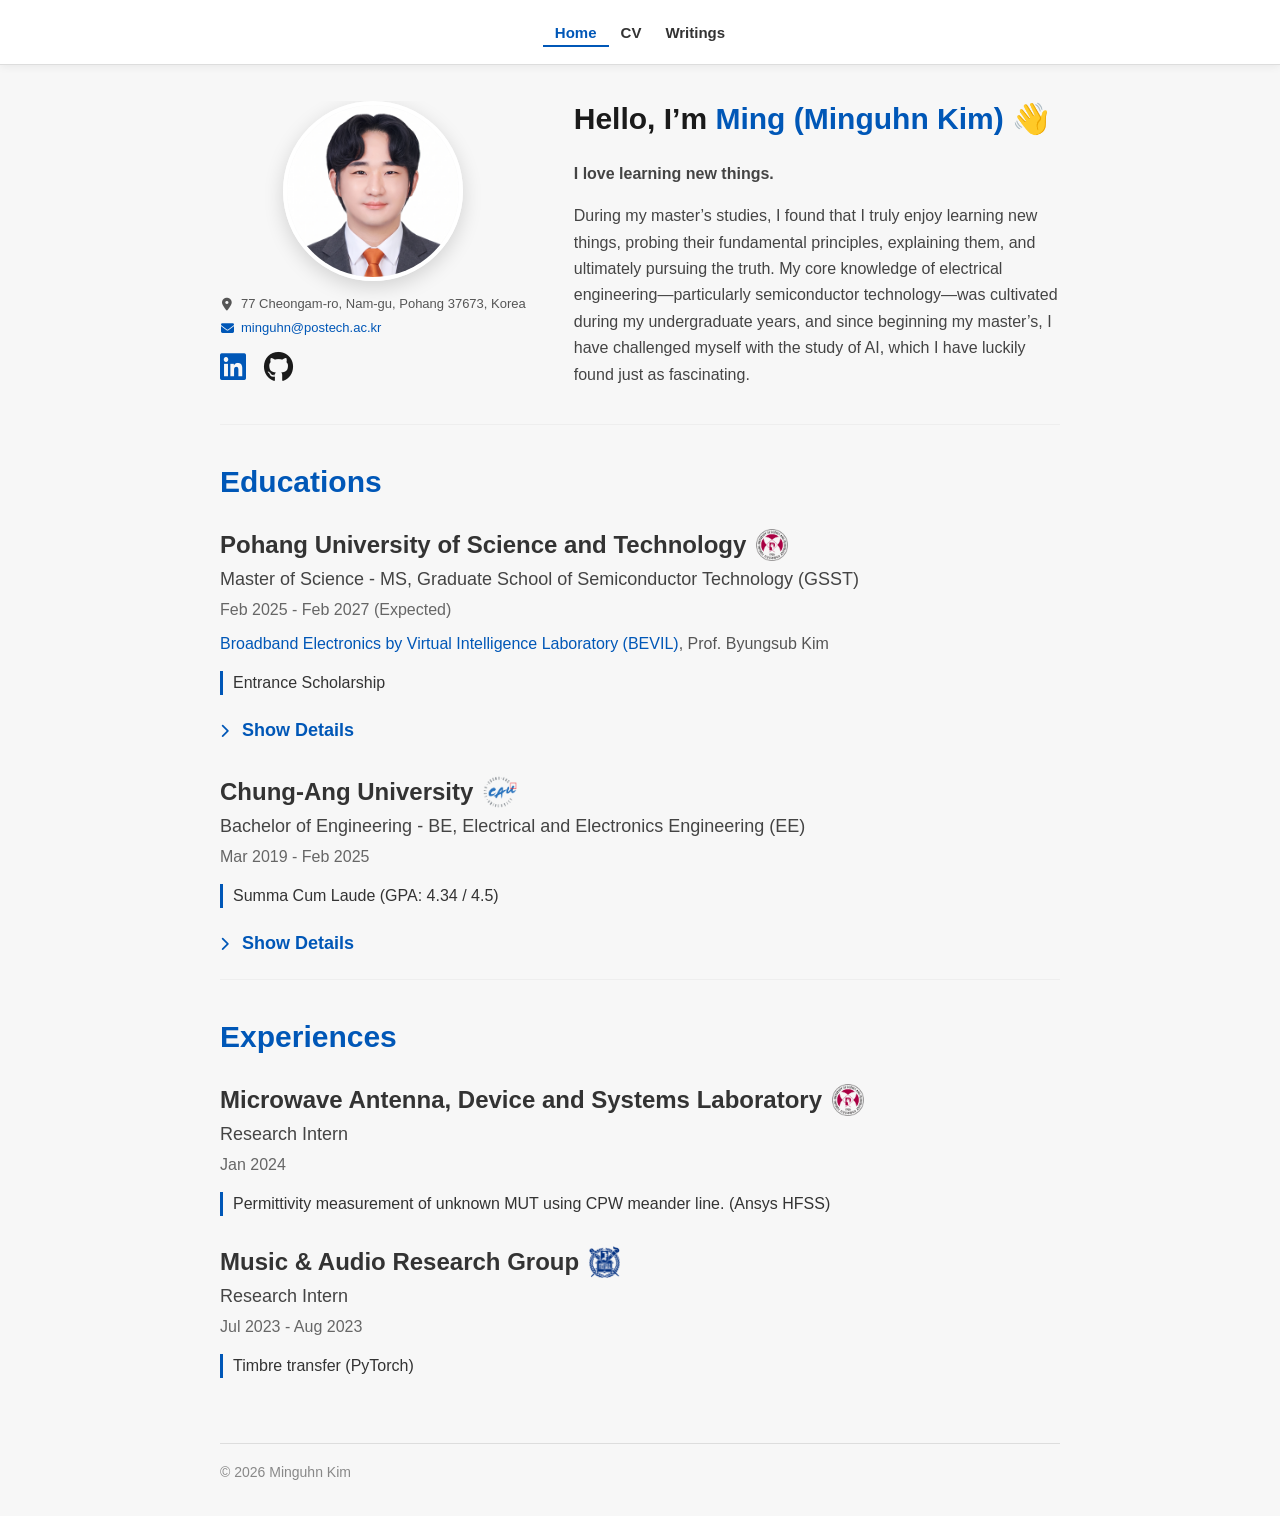
==== commit 6b059ed2: "modify introduction" ====
--- a/index.html
+++ b/index.html
@@ -866,9 +866,9 @@
           <p>
             During my master’s studies, I found that I truly enjoy learning new things, probing their fundamental principles, explaining them, and ultimately pursuing the truth. My core knowledge of electrical engineering—particularly semiconductor technology—was cultivated during my undergraduate years, and since beginning my master’s, I have challenged myself with the study of AI, which I have luckily found just as fascinating.
           </p>
-          <p>
+          <!-- <p>
             As the industry moves toward tightly integrated hardware–software solutions, I see <strong>Design-Technology Co-Optimization (DTCO)</strong> as the arena where these two worlds converge. Having built my current strengths on the circuit design and optimization side, I aim to become a convergent expert in DTCO—fluent in <strong>semiconductor devices</strong>, <strong>circuits</strong>, and <strong>AI</strong>—so that I can co-optimize technology and design across the device–circuit stack.
-          </p>
+          </p> -->
         </div>
       </div>
     </section>
